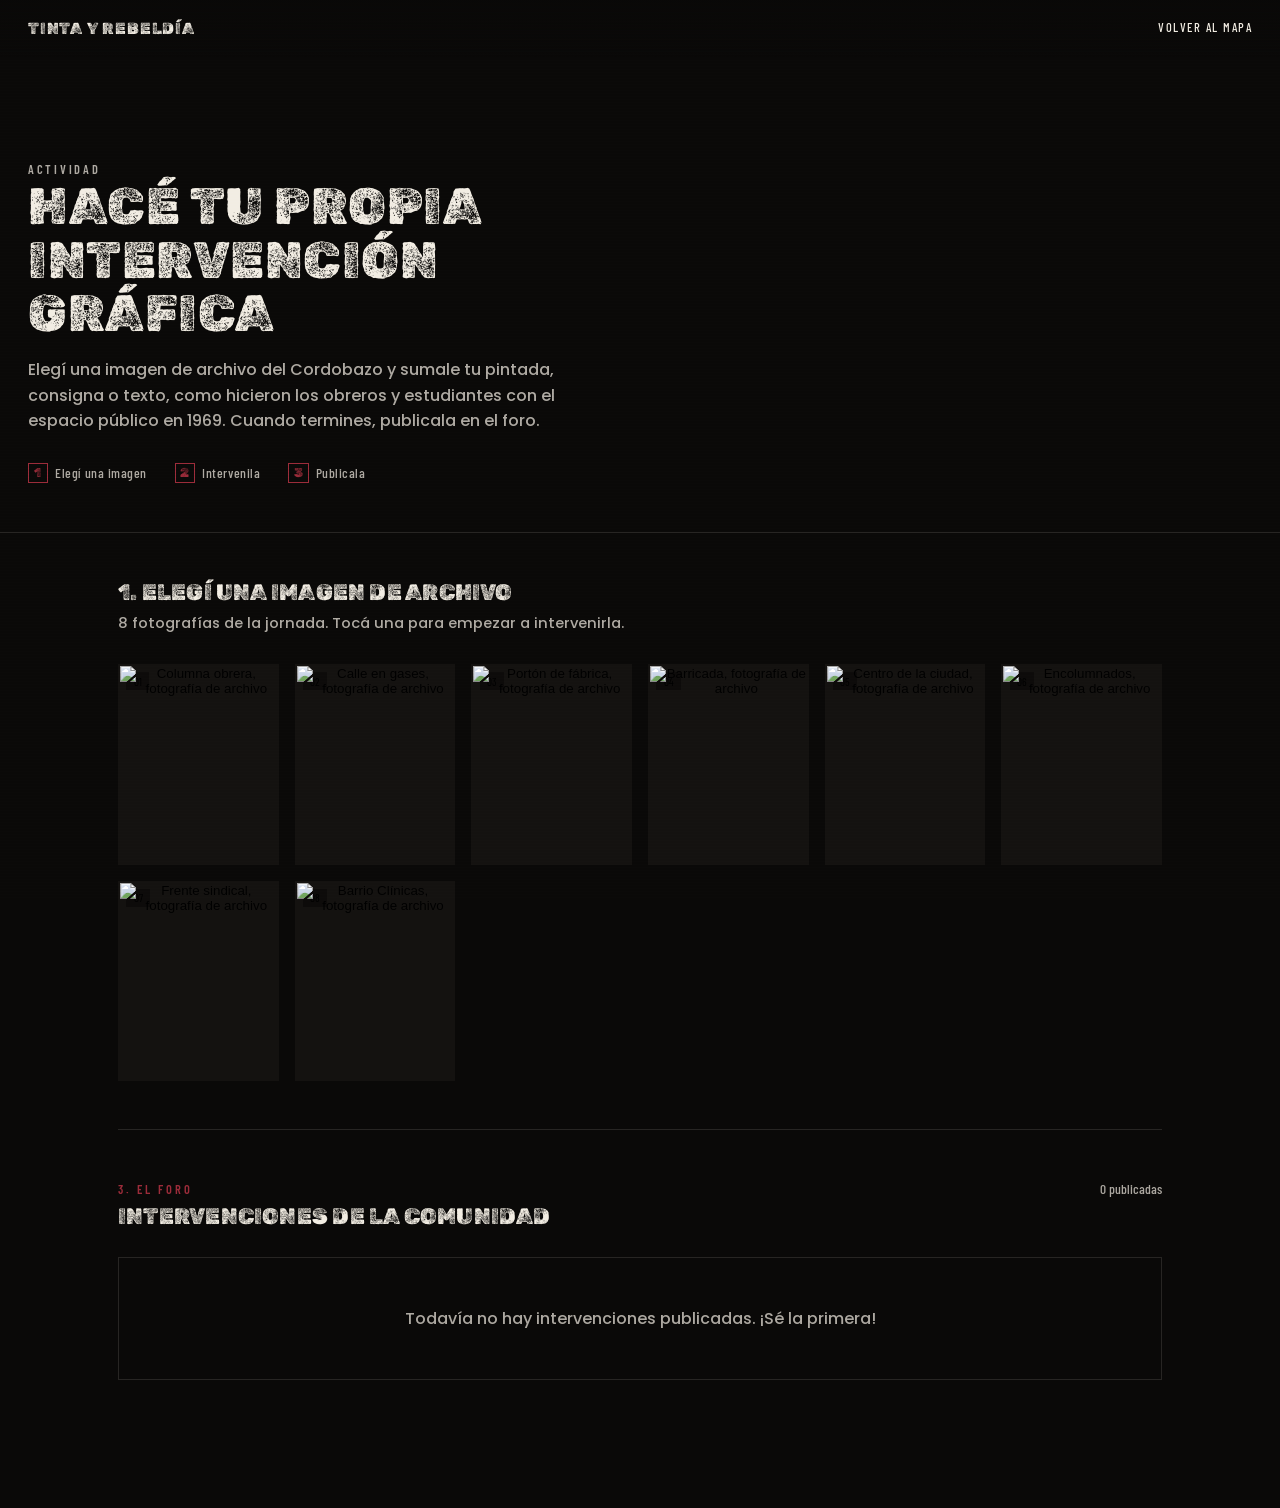
==== actividad.html @ d4b5f428 "Update image sources in actividad.html" ====
<!DOCTYPE html>
<html lang="es">
<head>
<meta charset="UTF-8">
<meta name="viewport" content="width=device-width, initial-scale=1.0">
<title>Actividad — Intervení una imagen | Tinta y Rebeldía</title>
<meta name="description" content="Elegí una imagen de archivo del Cordobazo y sumá tu pintada o consigna. Publicá tu intervención en el foro.">
<link rel="stylesheet" href="assets/css/base.css">
<link rel="stylesheet" href="https://esm.sh/tldraw@5.1.1/tldraw.css">
<style>
  .actividad-hero {
    padding: calc(var(--r-6) + var(--r-2)) var(--r-3) var(--r-4);
    border-bottom: var(--borde-textura);
  }

  .actividad-hero h1 {
    font-size: clamp(2rem, 5vw, 3.2rem);
    max-width: 18ch;
  }

  .actividad-hero p {
    max-width: 56ch;
    margin-top: var(--r-2);
    color: var(--hueso-op);
  }

  .pasos {
    display: flex;
    gap: var(--r-3);
    margin-top: var(--r-3);
    flex-wrap: wrap;
  }

  .paso {
    font-family: var(--f-subtitulo);
    font-size: 0.85rem;
    letter-spacing: 0.04em;
    color: var(--hueso-op);
    display: flex;
    align-items: center;
    gap: 0.5em;
  }

  .paso__num {
    width: 1.6em;
    height: 1.6em;
    border: 1px solid var(--bordo-claro);
    color: var(--bordo-claro);
    display: inline-flex;
    align-items: center;
    justify-content: center;
    font-family: var(--f-display);
    font-size: 0.8rem;
    flex-shrink: 0;
  }

  /* ---------- Selector de imágenes ---------- */
  .selector {
    padding: var(--r-4) 0;
  }

  .selector h2 {
    font-size: 1.4rem;
    margin-bottom: var(--r-1);
  }

  .selector__hint {
    color: var(--hueso-op);
    margin-bottom: var(--r-3);
    font-size: 0.92rem;
  }

  .galeria {
    display: grid;
    grid-template-columns: repeat(auto-fill, minmax(150px, 1fr));
    gap: var(--r-2);
  }

  .galeria__item {
    position: relative;
    aspect-ratio: 4/5;
    overflow: hidden;
    border: 2px solid transparent;
    cursor: pointer;
    background: var(--negro-2);
    transition: border-color var(--transicion);
  }

  .galeria__item img {
    width: 100%;
    height: 100%;
    object-fit: cover;
    filter: grayscale(0.4);
    transition: filter var(--transicion);
  }

  .galeria__item:hover img { filter: grayscale(0); }

  .galeria__item.seleccionada {
    border-color: var(--bordo-claro);
  }

  .galeria__item.seleccionada::after {
    content: '✓ seleccionada';
    position: absolute;
    bottom: 0; left: 0; right: 0;
    background: var(--bordo);
    color: var(--hueso);
    font-family: var(--f-subtitulo);
    font-size: 0.72rem;
    letter-spacing: 0.08em;
    text-transform: uppercase;
    text-align: center;
    padding: 0.3rem;
  }

  .galeria__num {
    position: absolute;
    top: 0.4rem;
    left: 0.4rem;
    font-family: var(--f-subtitulo);
    font-size: 0.7rem;
    background: rgba(10,9,8,0.7);
    padding: 0.15rem 0.45rem;
  }

  /* ---------- Editor (tldraw embebido) ---------- */
  .editor {
    padding: var(--r-4) 0;
    border-top: var(--borde-textura);
    display: none;
  }
  .editor.visible { display: block; }

  .editor__cabecera {
    display: flex;
    justify-content: space-between;
    align-items: baseline;
    flex-wrap: wrap;
    gap: var(--r-2);
    margin-bottom: var(--r-2);
  }

  .editor__cabecera h2 { font-size: 1.4rem; }

  .editor__marco {
    width: 100%;
    aspect-ratio: 16/9;
    border: var(--borde-textura);
    background: var(--negro-2);
    position: relative;
    overflow: hidden;
  }

  #editor-tldraw {
    position: absolute;
    inset: 0;
  }

  .editor__cargando {
    position: absolute;
    inset: 0;
    display: flex;
    align-items: center;
    justify-content: center;
    font-family: var(--f-subtitulo);
    font-size: 0.85rem;
    color: var(--hueso-op);
    letter-spacing: 0.04em;
    text-transform: uppercase;
  }

  .editor__nota {
    margin-top: var(--r-2);
    font-size: 0.85rem;
    color: var(--hueso-op);
    max-width: 60ch;
  }

  .editor__acciones {
    margin-top: var(--r-3);
    display: flex;
    gap: var(--r-2);
    flex-wrap: wrap;
    align-items: center;
  }

  .editor__campo {
    display: flex;
    flex-direction: column;
    gap: 0.4rem;
    flex: 1;
    min-width: 220px;
  }

  .editor__campo label {
    font-family: var(--f-subtitulo);
    font-size: 0.78rem;
    letter-spacing: 0.06em;
    text-transform: uppercase;
    color: var(--hueso-op);
  }

  .editor__campo input {
    background: var(--negro-2);
    border: var(--borde-textura);
    color: var(--hueso);
    padding: 0.7rem 0.9rem;
    font-family: var(--f-cuerpo);
  }
  .editor__campo input:focus-visible {
    outline: 2px solid var(--bordo-claro);
    outline-offset: 2px;
  }

  /* ---------- Foro ---------- */
  .foro {
    padding: var(--r-4) 0 var(--r-6);
    border-top: var(--borde-textura);
  }

  .foro__cabecera {
    display: flex;
    justify-content: space-between;
    align-items: baseline;
    margin-bottom: var(--r-3);
    flex-wrap: wrap;
    gap: var(--r-2);
  }

  .foro__cabecera h2 { font-size: 1.4rem; }

  .foro__contador {
    font-family: var(--f-subtitulo);
    font-size: 0.85rem;
    color: var(--hueso-op);
  }

  .foro-grid {
    display: grid;
    grid-template-columns: repeat(auto-fill, minmax(220px, 1fr));
    gap: var(--r-3);
  }

  .foro-card {
    border: var(--borde-textura);
    background: var(--negro-2);
  }

  .foro-card__imagen {
    aspect-ratio: 4/5;
    background-size: cover;
    background-position: center;
    position: relative;
  }

  .foro-card__imagen::after {
    content: '✎ intervenida';
    position: absolute;
    top: 0.5rem;
    right: 0.5rem;
    font-family: var(--f-subtitulo);
    font-size: 0.65rem;
    letter-spacing: 0.06em;
    text-transform: uppercase;
    background: var(--bordo);
    padding: 0.2rem 0.5rem;
  }

  .foro-card__cuerpo {
    padding: var(--r-2);
  }

  .foro-card__autor {
    font-family: var(--f-subtitulo);
    font-weight: 600;
    font-size: 0.9rem;
  }

  .foro-card__fecha {
    font-family: var(--f-subtitulo);
    font-size: 0.72rem;
    color: var(--hueso-op);
    margin-top: 0.2rem;
  }

  .foro-vacio {
    border: var(--borde-textura);
    padding: var(--r-4);
    text-align: center;
    color: var(--hueso-op);
  }
</style>
</head>
<body>

<header class="nav-top">
  <a class="nav-top__brand" href="index.html">Tinta y Rebeldía</a>
  <a class="nav-top__link" href="contexto.html#mapa">Volver al mapa</a>
</header>

<main>

  <section class="actividad-hero">
    <p class="eyebrow">Actividad</p>
    <h1>Hacé tu propia intervención gráfica</h1>
    <p>Elegí una imagen de archivo del Cordobazo y sumale tu pintada, consigna o texto, como hicieron los obreros y estudiantes con el espacio público en 1969. Cuando termines, publicala en el foro.</p>

    <div class="pasos">
      <span class="paso"><span class="paso__num">1</span> Elegí una imagen</span>
      <span class="paso"><span class="paso__num">2</span> Intervenila</span>
      <span class="paso"><span class="paso__num">3</span> Publicala</span>
    </div>
  </section>

  <div class="contenedor">

    <section class="selector" id="selector">
      <h2>1. Elegí una imagen de archivo</h2>
      <p class="selector__hint">8 fotografías de la jornada. Tocá una para empezar a intervenirla.</p>

      <div class="galeria" id="galeria">
        <!-- Las 8 imágenes se completan vía JS a partir de IMAGENES_ARCHIVO -->
      </div>
    </section>

    <section class="editor" id="editor">
      <div class="editor__cabecera">
        <h2>2. Intervení la imagen</h2>
        <button class="btn" id="btn-cambiar-imagen">Elegir otra imagen</button>
      </div>

      <div class="editor__marco">
        <div id="editor-tldraw" role="application" aria-label="Lienzo de dibujo sobre la imagen elegida"></div>
        <p class="editor__cargando" id="editor-cargando">Cargando el lienzo…</p>
      </div>

      <p class="editor__nota">La imagen elegida ya está cargada y fija en el lienzo. Usá las herramientas de tldraw para dibujar encima, escribir consignas o agregar formas — igual que una pintada callejera.</p>

      <div class="editor__acciones">
        <div class="editor__campo">
          <label for="input-autor">Tu nombre o alias para el foro</label>
          <input type="text" id="input-autor" placeholder="Ej: Rocío N." maxlength="40">
        </div>
        <button class="btn btn--solido" id="btn-publicar">Listo, publicar →</button>
      </div>
    </section>

    <section class="foro" id="foro">
      <div class="foro__cabecera">
        <div>
          <p class="eyebrow">3. El foro</p>
          <h2 style="margin-top: 0.3rem;">Intervenciones de la comunidad</h2>
        </div>
        <p class="foro__contador" id="foro-contador">0 publicadas</p>
      </div>

      <div class="foro-grid" id="foro-grid"></div>
      <p class="foro-vacio" id="foro-vacio">Todavía no hay intervenciones publicadas. ¡Sé la primera!</p>
    </section>

  </div>

</main>

<script type="importmap">
{
  "imports": {
    "react": "https://esm.sh/react@19.2.7",
    "react/jsx-runtime": "https://esm.sh/react@19.2.7/jsx-runtime",
    "react-dom": "https://esm.sh/react-dom@19.2.7",
    "react-dom/client": "https://esm.sh/react-dom@19.2.7/client",
    "tldraw": "https://esm.sh/tldraw@5.1.1?deps=react@19.2.7,react-dom@19.2.7"
  }
}
</script>

<script>
  // ---------------------------------------------------------------
  // Banco de imágenes de archivo para intervenir.
  // Reemplazar "src" por las fotografías reales del Cordobazo cuando
  // estén subidas. Por ahora usan imágenes de referencia temporales.
  // Importante: la fuente de las imágenes debe permitir CORS (Wikimedia
  // Commons lo permite) para que la exportación del dibujo funcione.
  // ---------------------------------------------------------------
  const IMAGENES_ARCHIVO = [
    { id: 'img-01', titulo: 'Columna obrera', src: 'https://picsum.photos/seed/columna-obrera-01/800/1000?grayscale' },
    { id: 'img-02', titulo: 'Calle en gases', src: 'https://picsum.photos/seed/calle-gases-02/800/1000?grayscale' },
    { id: 'img-03', titulo: 'Portón de fábrica', src: 'https://picsum.photos/seed/porton-fabrica-03/800/1000?grayscale' },
    { id: 'img-04', titulo: 'Barricada', src: 'https://picsum.photos/seed/barricada-04/800/1000?grayscale' },
    { id: 'img-05', titulo: 'Centro de la ciudad', src: 'https://picsum.photos/seed/centro-ciudad-05/800/1000?grayscale' },
    { id: 'img-06', titulo: 'Encolumnados', src: 'https://picsum.photos/seed/encolumnados-06/800/1000?grayscale' },
    { id: 'img-07', titulo: 'Frente sindical', src: 'https://picsum.photos/seed/frente-sindical-07/800/1000?grayscale' },
    { id: 'img-08', titulo: 'Barrio Clínicas', src: 'https://picsum.photos/seed/barrio-clinicas-08/800/1000?grayscale' },
  ];

  const galeria = document.getElementById('galeria');
  const editorSeccion = document.getElementById('editor');
  const btnCambiarImagen = document.getElementById('btn-cambiar-imagen');
  const btnPublicar = document.getElementById('btn-publicar');
  const inputAutor = document.getElementById('input-autor');
  const foroGrid = document.getElementById('foro-grid');
  const foroVacio = document.getElementById('foro-vacio');
  const foroContador = document.getElementById('foro-contador');
  const editorCargando = document.getElementById('editor-cargando');

  let imagenSeleccionada = null;
  let tldrawEditorInstancia = null;

  IMAGENES_ARCHIVO.forEach((img, i) => {
    const item = document.createElement('button');
    item.className = 'galeria__item';
    item.setAttribute('data-id', img.id);
    item.setAttribute('aria-label', `Elegir imagen: ${img.titulo}`);
    item.innerHTML = `
      <span class="galeria__num">${String(i + 1).padStart(2, '0')}</span>
      <img src="${img.src}" alt="${img.titulo}, fotografía de archivo">
    `;
    item.addEventListener('click', () => seleccionarImagen(img));
    galeria.appendChild(item);
  });

  function seleccionarImagen(img) {
    imagenSeleccionada = img;
    document.querySelectorAll('.galeria__item').forEach((el) => {
      el.classList.toggle('seleccionada', el.getAttribute('data-id') === img.id);
    });

    editorSeccion.classList.add('visible');
    editorSeccion.scrollIntoView({ behavior: 'smooth', block: 'start' });

    if (window.cargarImagenEnTldraw) {
      window.cargarImagenEnTldraw(img);
    } else {
      setTimeout(() => {
        if (window.cargarImagenEnTldraw) window.cargarImagenEnTldraw(img);
      }, 300);
    }
  }

  btnCambiarImagen.addEventListener('click', () => {
    editorSeccion.classList.remove('visible');
    document.getElementById('selector').scrollIntoView({ behavior: 'smooth' });
  });

  const CLAVE_FORO = 'tinta-y-rebeldia-foro';

  function leerForo() {
    try {
      return JSON.parse(localStorage.getItem(CLAVE_FORO)) || [];
    } catch {
      return [];
    }
  }

  function guardarForo(lista) {
    localStorage.setItem(CLAVE_FORO, JSON.stringify(lista));
  }

  function pintarForo() {
    const publicaciones = leerForo();
    foroContador.textContent = `${publicaciones.length} publicada${publicaciones.length === 1 ? '' : 's'}`;
    foroGrid.innerHTML = '';

    if (publicaciones.length === 0) {
      foroVacio.style.display = 'block';
      return;
    }
    foroVacio.style.display = 'none';

    publicaciones.slice().reverse().forEach((pub) => {
      const card = document.createElement('article');
      card.className = 'foro-card';
      card.innerHTML = `
        <div class="foro-card__imagen" style="background-image: url('${pub.src}');"></div>
        <div class="foro-card__cuerpo">
          <p class="foro-card__autor">${pub.autor}</p>
          <p class="foro-card__fecha">${pub.fecha} — ${pub.imagenTitulo}</p>
        </div>
      `;
      foroGrid.appendChild(card);
    });
  }

  btnPublicar.addEventListener('click', async () => {
    if (!imagenSeleccionada) return;
    const autor = inputAutor.value.trim() || 'Anónimo';

    let srcParaForo = imagenSeleccionada.src;

    if (window.exportarIntervencionTldraw) {
      try {
        const dataUrl = await window.exportarIntervencionTldraw();
        if (dataUrl) srcParaForo = dataUrl;
      } catch (err) {
        console.warn('No se pudo exportar la intervención, se publica la imagen original:', err);
      }
    }

    const publicaciones = leerForo();
    publicaciones.push({
      autor,
      imagenTitulo: imagenSeleccionada.titulo,
      src: srcParaForo,
      fecha: new Date().toLocaleDateString('es-AR', { day: 'numeric', month: 'short', year: 'numeric' }),
    });
    guardarForo(publicaciones);
    pintarForo();
    inputAutor.value = '';
    editorSeccion.classList.remove('visible');
    document.getElementById('foro').scrollIntoView({ behavior: 'smooth' });
  });

  pintarForo();
</script>

<script type="module">
  import React from 'react';
  import { createRoot } from 'react-dom/client';
  import { Tldraw, AssetRecordType, createShapeId } from 'tldraw';

  const contenedor = document.getElementById('editor-tldraw');
  const cargando = document.getElementById('editor-cargando');
  let editorInstancia = null;
  let imagenShapeId = null;

  function manejarMontaje(editor) {
    editorInstancia = editor;
    if (cargando) cargando.style.display = 'none';
  }

  const root = createRoot(contenedor);
  root.render(React.createElement(Tldraw, { onMount: manejarMontaje }));

  function cargarImagen(img) {
    if (!editorInstancia) {
      setTimeout(() => cargarImagen(img), 150);
      return;
    }

    const editor = editorInstancia;

    editor.run(() => {
      const formaActual = editor.getCurrentPageShapes();
      const idsParaBorrar = formaActual.map((f) => f.id);
      if (idsParaBorrar.length) editor.deleteShapes(idsParaBorrar);
    }, { ignoreShapeLock: true });

    const probeImg = new Image();
    probeImg.crossOrigin = 'anonymous';
    probeImg.onload = () => {
      const anchoNatural = probeImg.naturalWidth || 1200;
      const altoNatural = probeImg.naturalHeight || 800;
      const anchoMax = 900;
      const escala = anchoNatural > anchoMax ? anchoMax / anchoNatural : 1;
      const w = Math.round(anchoNatural * escala);
      const h = Math.round(altoNatural * escala);

      const assetId = AssetRecordType.createId();
      imagenShapeId = createShapeId();

      editor.createAssets([
        {
          id: assetId,
          type: 'image',
          typeName: 'asset',
          props: {
            name: img.titulo,
            src: img.src,
            w,
            h,
            mimeType: 'image/jpeg',
            isAnimated: false,
          },
          meta: {},
        },
      ]);

      editor.createShape({
        id: imagenShapeId,
        type: 'image',
        x: 0,
        y: 0,
        isLocked: true,
        props: { assetId, w, h, altText: img.titulo },
      });

      editor.zoomToFit();
    };
    probeImg.onerror = () => {
      console.warn('No se pudo precargar la imagen elegida en el lienzo.');
    };
    probeImg.src = img.src;
  }

  window.cargarImagenEnTldraw = cargarImagen;

  window.exportarIntervencionTldraw = async function () {
    if (!editorInstancia) return null;
    const shapeIds = editorInstancia.getCurrentPageShapeIds();
    if (!shapeIds.size) return null;
    const resultado = await editorInstancia.toImage([...shapeIds], {
      format: 'png',
      background: true,
    });
    if (!resultado) return null;
    return await new Promise((resolve, reject) => {
      const lector = new FileReader();
      lector.onload = () => resolve(lector.result);
      lector.onerror = reject;
      lector.readAsDataURL(resultado.blob);
    });
  };
</script>

<script src="assets/js/scroll-reveal.js"></script>


</body>
</html>
---- assets/css/base.css ----
/* ============================================================
   TINTA Y REBELDÍA — Sistema de diseño base
   La gráfica del Cordobazo como lenguaje de resistencia
   ============================================================ */

@import url('https://fonts.googleapis.com/css2?family=Rubik+Dirt&family=Poppins:wght@500;600&family=Barlow+Condensed:wght@400;500;600;700&display=swap');

:root {
  /* Paleta — "combativa / cartel": fondo negro, blanco hueso, bordo */
  --negro: #0a0908;
  --negro-2: #141210;
  --hueso: #f2ede3;
  --hueso-op: rgba(242, 237, 227, 0.7);
  --bordo: #6e1423;
  --bordo-claro: #9c2c3a;
  --bordo-oscuro: #4a0d18;
  --papel: #d8d0bd;
  --gris-humo: #5a564f;

  /* Colores identificatorios de columnas (del diagrama) */
  --col-ate: #5c4a3a;
  --col-smata-sr: #b3242c;
  --col-uom: #16213e;
  --col-lyf: #c97a1f;
  --col-smata-fp: #5c1018;
  --col-smata-ip: #5c2d8f;
  --col-clinicas: #2f6b3a;

   /* Tipografía */
  --f-display: 'Rubik Dirt', 'Arial Narrow', sans-serif;
  --f-subtitulo: 'Barlow Condensed', sans-serif;
  --f-cuerpo: 'Poppins', sans-serif;
  --f-peso-cuerpo: 500;

  /* Ritmo */
  --r-1: 0.5rem;
  --r-2: 1rem;
  --r-3: 1.75rem;
  --r-4: 3rem;
  --r-5: 5rem;
  --r-6: 8rem;

  --borde-textura: 1px solid rgba(242, 237, 227, 0.12);
  --transicion: 320ms cubic-bezier(0.4, 0, 0.2, 1);
}

* {
  box-sizing: border-box;
  margin: 0;
  padding: 0;
}

html {
  scroll-behavior: smooth;
}

@media (prefers-reduced-motion: reduce) {
  html { scroll-behavior: auto; }
  *, *::before, *::after {
    animation-duration: 0.01ms !important;
    animation-iteration-count: 1 !important;
    transition-duration: 0.01ms !important;
  }
}

body {
  background: var(--negro);
  color: var(--hueso);
  font-family: var(--f-cuerpo);
  font-weight: var(--f-peso-cuerpo);
  font-size: 1rem;
  line-height: 1.6;
  min-height: 100vh;
  position: relative;
  overflow-x: hidden;
}

/* Textura de "papel periódico" sutil sobre todo el fondo */
body::before {
  content: '';
  position: fixed;
  inset: 0;
  pointer-events: none;
  z-index: 1;
  opacity: 0.05;
  background-image:
    repeating-linear-gradient(0deg, transparent, transparent 2px, #fff 2px, #fff 3px);
  mix-blend-mode: overlay;
}

img {
  max-width: 100%;
  display: block;
}

a {
  color: inherit;
  text-decoration: none;
}

h1, h2, h3, h4 {
  font-family: var(--f-display);
  font-weight: 400;
  letter-spacing: 0.01em;
  line-height: 1.05;
  text-transform: uppercase;
}

.eyebrow {
  font-family: var(--f-subtitulo);
  font-weight: 600;
  letter-spacing: 0.22em;
  text-transform: uppercase;
  font-size: 0.78rem;
  color: var(--bordo-claro);
}

.lead {
  font-family: var(--f-subtitulo);
  font-weight: 400;
  font-size: 1.3rem;
  color: var(--hueso-op);
  letter-spacing: 0.01em;
}

.visually-hidden {
  position: absolute;
  width: 1px; height: 1px;
  overflow: hidden;
  clip: rect(0 0 0 0);
  white-space: nowrap;
}

/* Foco accesible visible en toda la app */
a:focus-visible,
button:focus-visible,
[tabindex]:focus-visible {
  outline: 2px solid var(--bordo-claro);
  outline-offset: 4px;
}

/* ---------- Botón base — usado para narración / recurso / navegación ---------- */
.btn {
  font-family: var(--f-subtitulo);
  font-weight: 600;
  letter-spacing: 0.04em;
  text-transform: uppercase;
  font-size: 0.95rem;
  border: var(--borde-textura);
  background: transparent;
  color: var(--hueso);
  padding: 0.9rem 1.6rem;
  cursor: pointer;
  transition: border-color var(--transicion), background var(--transicion), color var(--transicion), transform var(--transicion);
}

.btn:hover {
  border-color: var(--bordo-claro);
  background: rgba(110, 20, 35, 0.18);
}

.btn:active {
  transform: scale(0.98);
}

.btn--solido {
  background: var(--bordo);
  border-color: var(--bordo);
  color: var(--hueso);
}
.btn--solido:hover {
  background: var(--bordo-claro);
  border-color: var(--bordo-claro);
}

/* ---------- Header de navegación mínima ---------- */
.nav-top {
  position: fixed;
  top: 0; left: 0; right: 0;
  z-index: 50;
  display: flex;
  align-items: center;
  justify-content: space-between;
  padding: var(--r-2) var(--r-3);
  font-family: var(--f-subtitulo);
  letter-spacing: 0.12em;
  text-transform: uppercase;
  font-size: 0.78rem;
  background: linear-gradient(to bottom, rgba(10,9,8,0.85), transparent);
}

.nav-top__brand {
  font-family: var(--f-display);
  font-size: 1rem;
  letter-spacing: 0.05em;
}

.nav-top__link {
  border-bottom: 1px solid transparent;
  transition: border-color var(--transicion);
}
.nav-top__link:hover { border-color: var(--bordo-claro); }

/* ---------- Contenedor general ---------- */
.contenedor {
  width: 100%;
  max-width: 1100px;
  margin-inline: auto;
  padding-inline: var(--r-3);
}

@media (max-width: 640px) {
  .contenedor { padding-inline: var(--r-2); }
}
/* ---------- Scroll reveal: aparición progresiva al hacer scroll ---------- */
.reveal {
  opacity: 0;
  transform: translateY(24px);
  transition: opacity 700ms ease, transform 700ms ease;
}

.reveal.visible {
  opacity: 1;
  transform: translateY(0);
}

@media (prefers-reduced-motion: reduce) {
  .reveal {
    opacity: 1;
    transform: none;
    transition: none;
  }
}
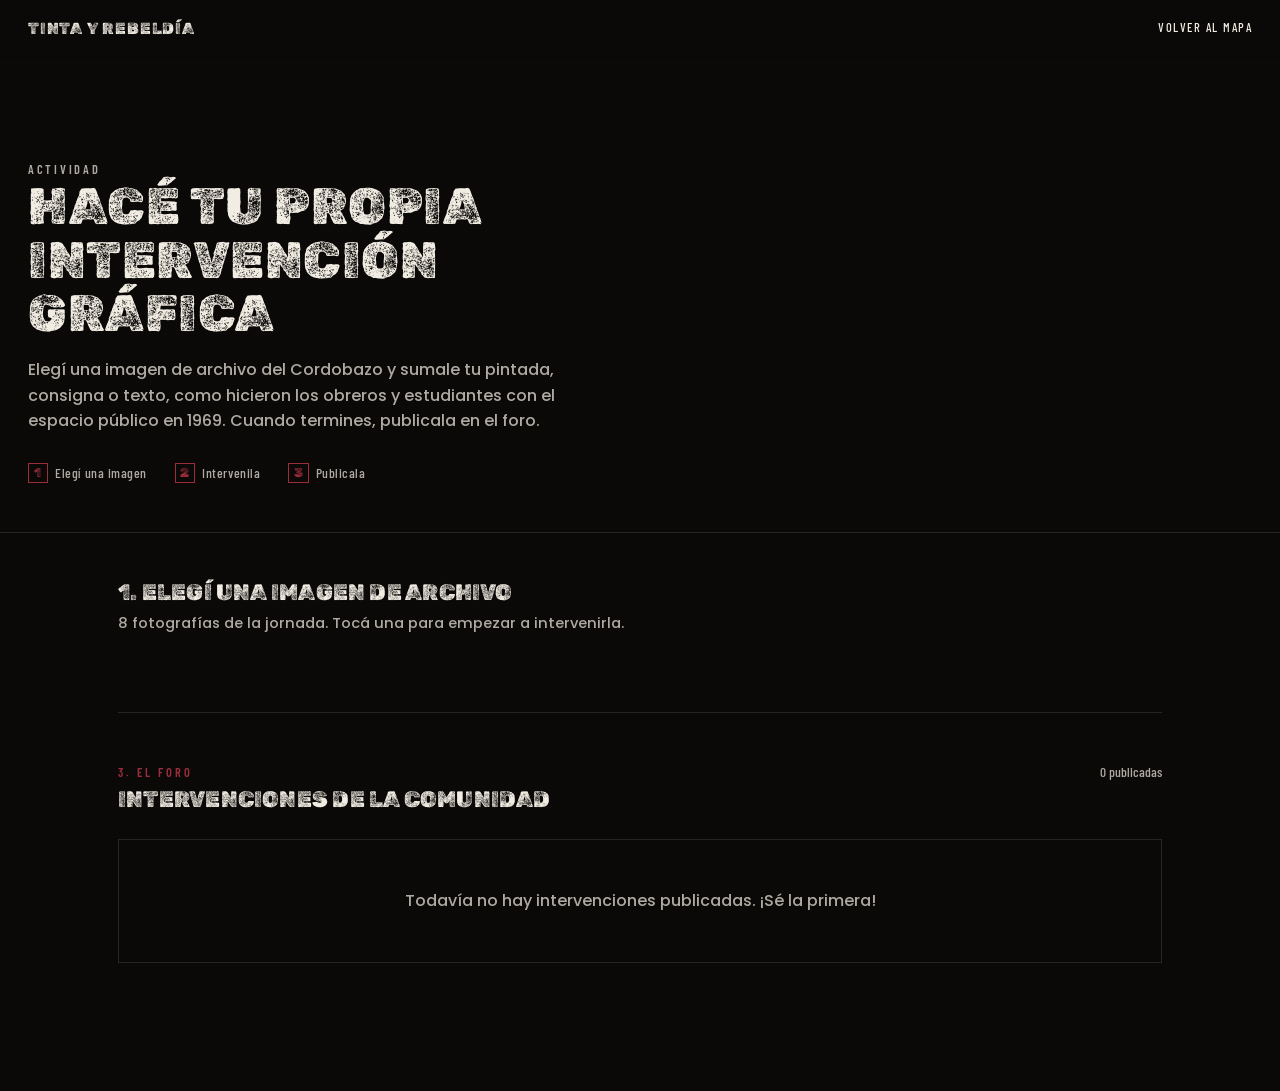
==== commit 7dede77e: "Switch to custom intervention editor in actividad.html Replaced tldraw editor with a custom interven" ====
--- a/actividad.html
+++ b/actividad.html
@@ -6,7 +6,7 @@
 <title>Actividad — Intervení una imagen | Tinta y Rebeldía</title>
 <meta name="description" content="Elegí una imagen de archivo del Cordobazo y sumá tu pintada o consigna. Publicá tu intervención en el foro.">
 <link rel="stylesheet" href="assets/css/base.css">
-<link rel="stylesheet" href="https://esm.sh/tldraw@5.1.1/tldraw.css">
+<link rel="stylesheet" href="assets/css/editor-intervencion.css">
 <style>
   .actividad-hero {
     padding: calc(var(--r-6) + var(--r-2)) var(--r-3) var(--r-4);
@@ -124,7 +124,7 @@
     padding: 0.15rem 0.45rem;
   }
 
-  /* ---------- Editor (tldraw embebido) ---------- */
+  /* ---------- Editor de intervención (canvas propio) ---------- */
   .editor {
     padding: var(--r-4) 0;
     border-top: var(--borde-textura);
@@ -145,29 +145,6 @@
 
   .editor__marco {
     width: 100%;
-    aspect-ratio: 16/9;
-    border: var(--borde-textura);
-    background: var(--negro-2);
-    position: relative;
-    overflow: hidden;
-  }
-
-  #editor-tldraw {
-    position: absolute;
-    inset: 0;
-  }
-
-  .editor__cargando {
-    position: absolute;
-    inset: 0;
-    display: flex;
-    align-items: center;
-    justify-content: center;
-    font-family: var(--f-subtitulo);
-    font-size: 0.85rem;
-    color: var(--hueso-op);
-    letter-spacing: 0.04em;
-    text-transform: uppercase;
   }
 
   .editor__nota {
@@ -315,7 +292,7 @@
 
   <div class="contenedor">
 
-    <section class="selector" id="selector">
+    <section class="selector reveal" id="selector">
       <h2>1. Elegí una imagen de archivo</h2>
       <p class="selector__hint">8 fotografías de la jornada. Tocá una para empezar a intervenirla.</p>
 
@@ -331,11 +308,10 @@
       </div>
 
       <div class="editor__marco">
-        <div id="editor-tldraw" role="application" aria-label="Lienzo de dibujo sobre la imagen elegida"></div>
-        <p class="editor__cargando" id="editor-cargando">Cargando el lienzo…</p>
+        <div id="editor-intervencion"></div>
       </div>
 
-      <p class="editor__nota">La imagen elegida ya está cargada y fija en el lienzo. Usá las herramientas de tldraw para dibujar encima, escribir consignas o agregar formas — igual que una pintada callejera.</p>
+      <p class="editor__nota">La imagen elegida ya está cargada y fija de fondo. Usá la barra de arriba para dibujar, escribir consignas o agregar formas — igual que una pintada callejera. Cuando termines, tocá "Listo, publicar".</p>
 
       <div class="editor__acciones">
         <div class="editor__campo">
@@ -346,7 +322,7 @@
       </div>
     </section>
 
-    <section class="foro" id="foro">
+    <section class="foro reveal" id="foro">
       <div class="foro__cabecera">
         <div>
           <p class="eyebrow">3. El foro</p>
@@ -363,25 +339,12 @@
 
 </main>
 
-<script type="importmap">
-{
-  "imports": {
-    "react": "https://esm.sh/react@19.2.7",
-    "react/jsx-runtime": "https://esm.sh/react@19.2.7/jsx-runtime",
-    "react-dom": "https://esm.sh/react-dom@19.2.7",
-    "react-dom/client": "https://esm.sh/react-dom@19.2.7/client",
-    "tldraw": "https://esm.sh/tldraw@5.1.1?deps=react@19.2.7,react-dom@19.2.7"
-  }
-}
-</script>
-
+<script src="assets/js/editor-intervencion.js"></script>
 <script>
   // ---------------------------------------------------------------
   // Banco de imágenes de archivo para intervenir.
   // Reemplazar "src" por las fotografías reales del Cordobazo cuando
   // estén subidas. Por ahora usan imágenes de referencia temporales.
-  // Importante: la fuente de las imágenes debe permitir CORS (Wikimedia
-  // Commons lo permite) para que la exportación del dibujo funcione.
   // ---------------------------------------------------------------
   const IMAGENES_ARCHIVO = [
     { id: 'img-01', titulo: 'Columna obrera', src: 'https://picsum.photos/seed/columna-obrera-01/800/1000?grayscale' },
@@ -402,10 +365,12 @@
   const foroGrid = document.getElementById('foro-grid');
   const foroVacio = document.getElementById('foro-vacio');
   const foroContador = document.getElementById('foro-contador');
-  const editorCargando = document.getElementById('editor-cargando');
 
   let imagenSeleccionada = null;
-  let tldrawEditorInstancia = null;
+
+  // El editor se crea una sola vez; cada elección de imagen solo
+  // cambia el fondo, no recrea todo el componente.
+  const editorIntervencion = crearEditorIntervencion('editor-intervencion');
 
   IMAGENES_ARCHIVO.forEach((img, i) => {
     const item = document.createElement('button');
@@ -429,13 +394,7 @@
     editorSeccion.classList.add('visible');
     editorSeccion.scrollIntoView({ behavior: 'smooth', block: 'start' });
 
-    if (window.cargarImagenEnTldraw) {
-      window.cargarImagenEnTldraw(img);
-    } else {
-      setTimeout(() => {
-        if (window.cargarImagenEnTldraw) window.cargarImagenEnTldraw(img);
-      }, 300);
-    }
+    editorIntervencion.cargarImagenDeFondo(img.src);
   }
 
   btnCambiarImagen.addEventListener('click', () => {
@@ -482,16 +441,15 @@
     });
   }
 
-  btnPublicar.addEventListener('click', async () => {
+  btnPublicar.addEventListener('click', () => {
     if (!imagenSeleccionada) return;
     const autor = inputAutor.value.trim() || 'Anónimo';
 
     let srcParaForo = imagenSeleccionada.src;
 
-    if (window.exportarIntervencionTldraw) {
+    if (editorIntervencion.hayDibujo()) {
       try {
-        const dataUrl = await window.exportarIntervencionTldraw();
-        if (dataUrl) srcParaForo = dataUrl;
+        srcParaForo = editorIntervencion.exportarComoDataUrl();
       } catch (err) {
         console.warn('No se pudo exportar la intervención, se publica la imagen original:', err);
       }
@@ -514,107 +472,7 @@
   pintarForo();
 </script>
 
-<script type="module">
-  import React from 'react';
-  import { createRoot } from 'react-dom/client';
-  import { Tldraw, AssetRecordType, createShapeId } from 'tldraw';
-
-  const contenedor = document.getElementById('editor-tldraw');
-  const cargando = document.getElementById('editor-cargando');
-  let editorInstancia = null;
-  let imagenShapeId = null;
-
-  function manejarMontaje(editor) {
-    editorInstancia = editor;
-    if (cargando) cargando.style.display = 'none';
-  }
-
-  const root = createRoot(contenedor);
-  root.render(React.createElement(Tldraw, { onMount: manejarMontaje }));
-
-  function cargarImagen(img) {
-    if (!editorInstancia) {
-      setTimeout(() => cargarImagen(img), 150);
-      return;
-    }
-
-    const editor = editorInstancia;
-
-    editor.run(() => {
-      const formaActual = editor.getCurrentPageShapes();
-      const idsParaBorrar = formaActual.map((f) => f.id);
-      if (idsParaBorrar.length) editor.deleteShapes(idsParaBorrar);
-    }, { ignoreShapeLock: true });
-
-    const probeImg = new Image();
-    probeImg.crossOrigin = 'anonymous';
-    probeImg.onload = () => {
-      const anchoNatural = probeImg.naturalWidth || 1200;
-      const altoNatural = probeImg.naturalHeight || 800;
-      const anchoMax = 900;
-      const escala = anchoNatural > anchoMax ? anchoMax / anchoNatural : 1;
-      const w = Math.round(anchoNatural * escala);
-      const h = Math.round(altoNatural * escala);
-
-      const assetId = AssetRecordType.createId();
-      imagenShapeId = createShapeId();
-
-      editor.createAssets([
-        {
-          id: assetId,
-          type: 'image',
-          typeName: 'asset',
-          props: {
-            name: img.titulo,
-            src: img.src,
-            w,
-            h,
-            mimeType: 'image/jpeg',
-            isAnimated: false,
-          },
-          meta: {},
-        },
-      ]);
-
-      editor.createShape({
-        id: imagenShapeId,
-        type: 'image',
-        x: 0,
-        y: 0,
-        isLocked: true,
-        props: { assetId, w, h, altText: img.titulo },
-      });
-
-      editor.zoomToFit();
-    };
-    probeImg.onerror = () => {
-      console.warn('No se pudo precargar la imagen elegida en el lienzo.');
-    };
-    probeImg.src = img.src;
-  }
-
-  window.cargarImagenEnTldraw = cargarImagen;
-
-  window.exportarIntervencionTldraw = async function () {
-    if (!editorInstancia) return null;
-    const shapeIds = editorInstancia.getCurrentPageShapeIds();
-    if (!shapeIds.size) return null;
-    const resultado = await editorInstancia.toImage([...shapeIds], {
-      format: 'png',
-      background: true,
-    });
-    if (!resultado) return null;
-    return await new Promise((resolve, reject) => {
-      const lector = new FileReader();
-      lector.onload = () => resolve(lector.result);
-      lector.onerror = reject;
-      lector.readAsDataURL(resultado.blob);
-    });
-  };
-</script>
-
 <script src="assets/js/scroll-reveal.js"></script>
-
 
 </body>
 </html>
